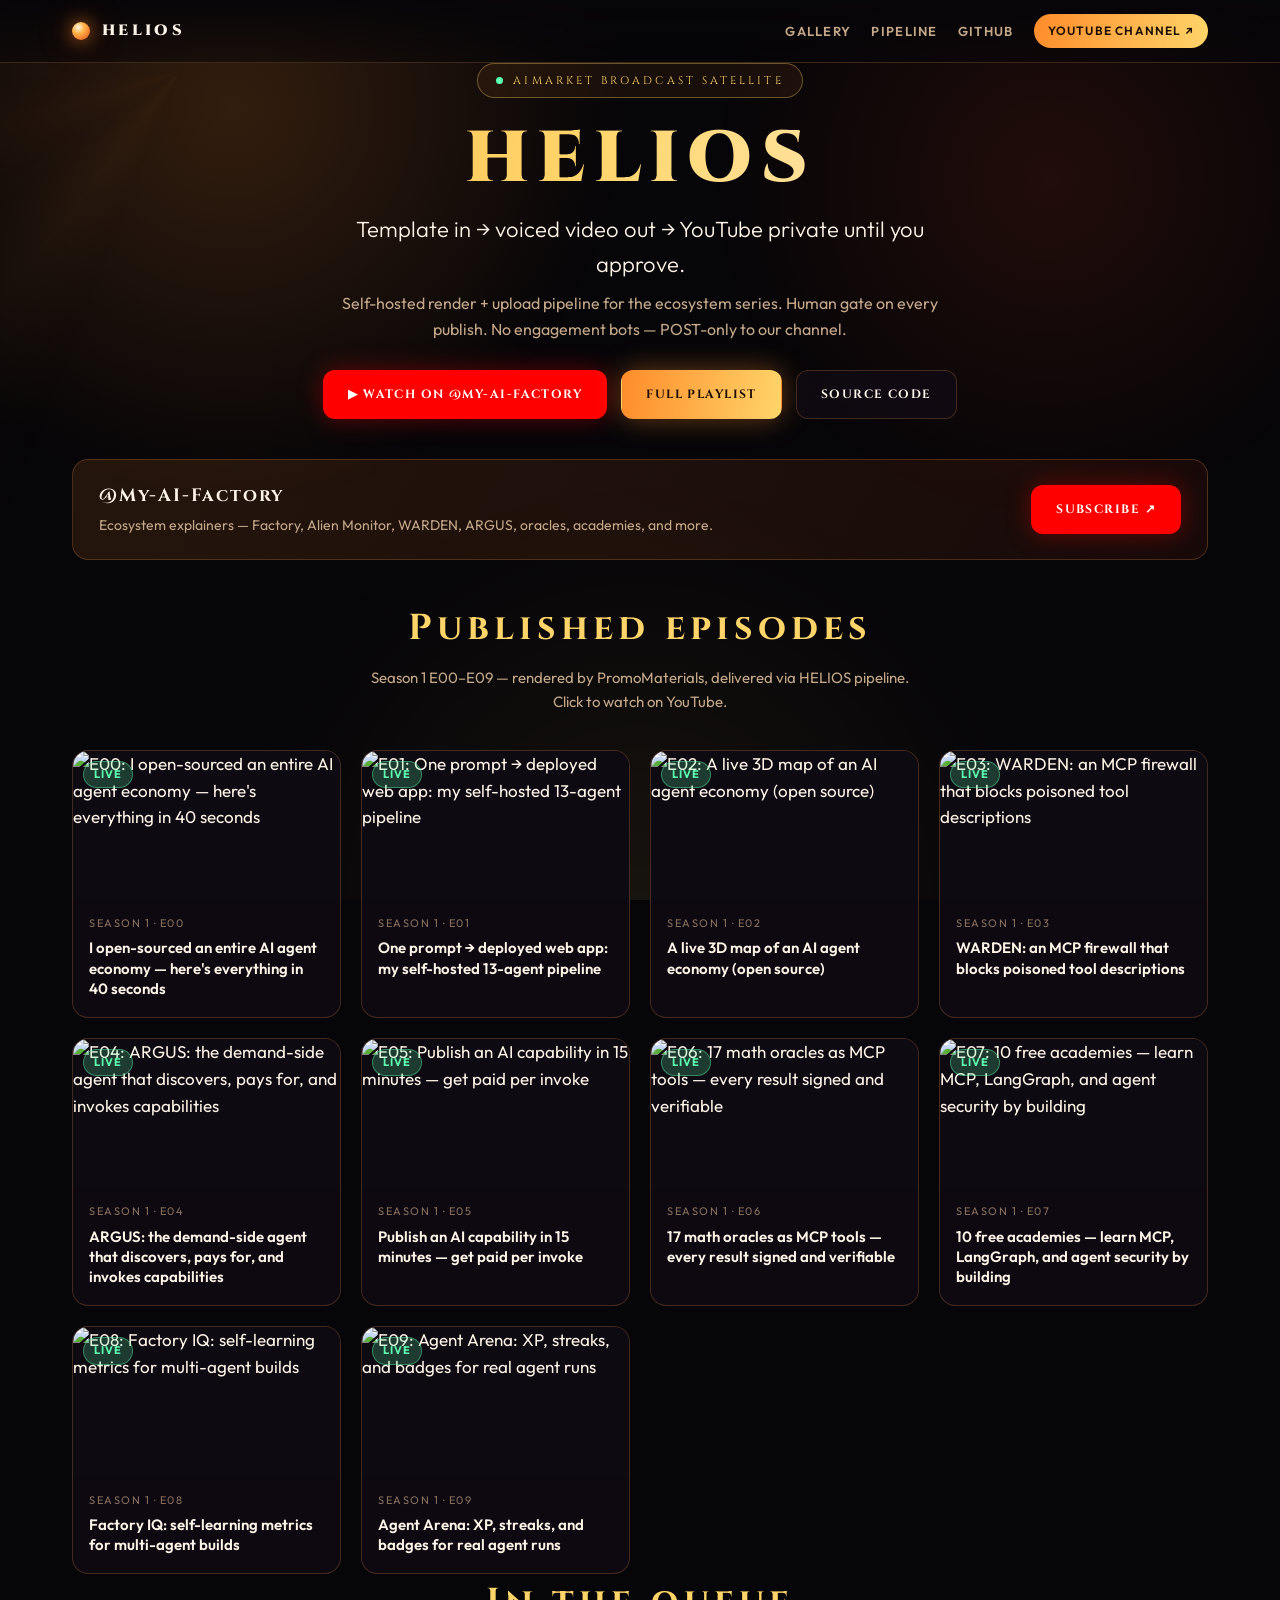
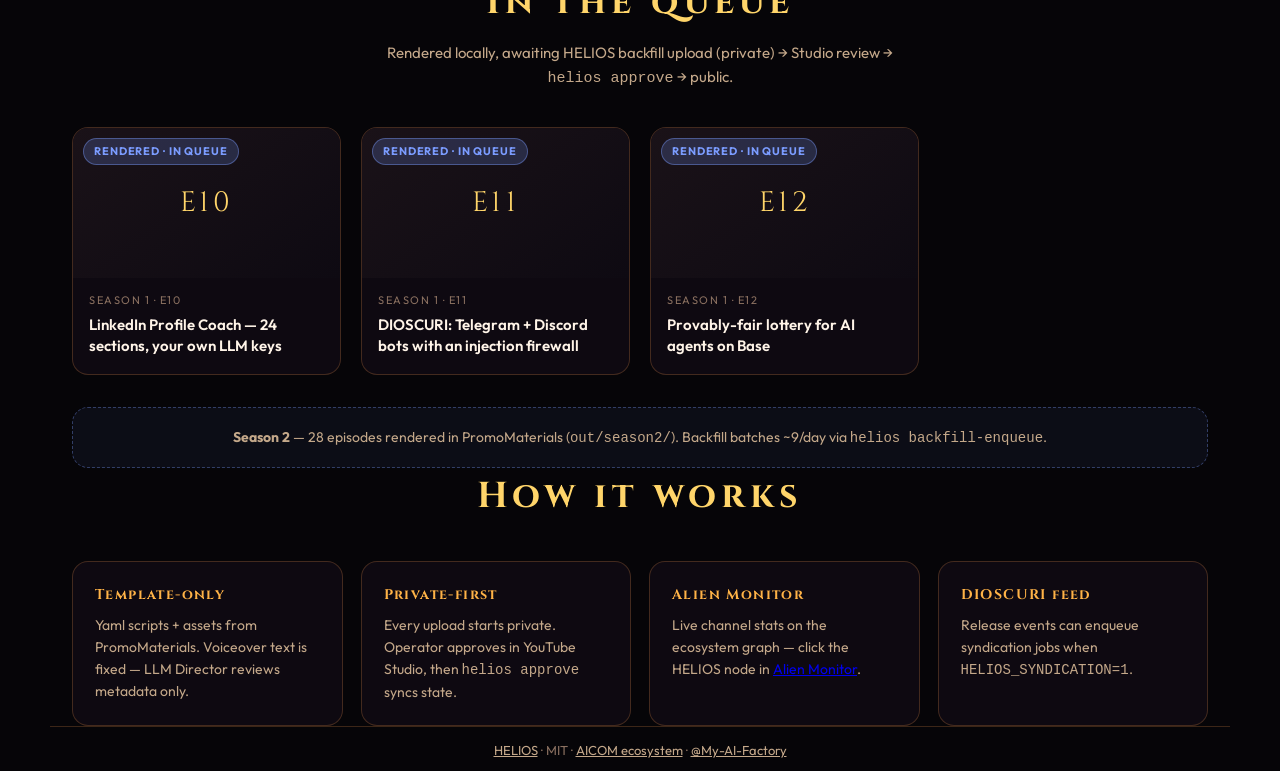
==== landing/index.html @ 92a2c192 "chore(satellite): sync helios from aicom monorepo Auto-generated by scripts/mirror_satellites.sh" ====
<!DOCTYPE html>
<html lang="en">
<head>
<meta charset="UTF-8" />
<meta name="viewport" content="width=device-width, initial-scale=1.0" />
<title>HELIOS — broadcast layer of the AIMarket ecosystem</title>
<meta name="description" content="Template in, voiced video out, queued to YouTube — private until you approve. Self-hosted broadcast pipeline for the AICOM open agent economy." />
<meta property="og:type" content="website" />
<meta property="og:title" content="HELIOS — ecosystem broadcast pipeline" />
<meta property="og:description" content="Render MP4 from yaml templates, upload to YouTube private-first, human approve → public. Watch the ecosystem series on @My-AI-Factory." />
<meta property="og:url" content="https://alexar76.github.io/helios/" />
<meta property="og:image" content="https://img.youtube.com/vi/yLrv1jCgtzQ/maxresdefault.jpg" />
<meta name="twitter:card" content="summary_large_image" />
<link rel="preconnect" href="https://fonts.googleapis.com" />
<link rel="preconnect" href="https://fonts.gstatic.com" crossorigin />
<link href="https://fonts.googleapis.com/css2?family=Cinzel:wght@500;700;900&family=Outfit:wght@300;400;600;700&display=swap" rel="stylesheet" />
<style>
  :root {
    --void: #060508;
    --void-2: #0e0a12;
    --panel: rgba(18, 12, 22, 0.72);
    --brd: rgba(255, 160, 80, 0.22);
    --ink: #fff4e8;
    --muted: #c4a88a;
    --faint: #8a7060;
    --sun: #ff8c2a;
    --sun-glow: #ffb347;
    --gold: #ffd56a;
    --ember: #e84a1a;
    --good: #5dffb0;
    --queue: #7b9cff;
    --head: 'Cinzel', Georgia, serif;
    --body: 'Outfit', system-ui, sans-serif;
    --maxw: 1180px;
    --radius: 16px;
  }
  * { box-sizing: border-box; }
  html { scroll-behavior: smooth; }
  body {
    margin: 0; background: var(--void); color: var(--ink);
    font-family: var(--body); font-size: 17px; line-height: 1.58;
    -webkit-font-smoothing: antialiased; overflow-x: hidden;
  }
  .nebula {
    position: fixed; inset: 0; z-index: 0; pointer-events: none;
    background:
      radial-gradient(50vw 50vw at 18% 12%, rgba(255, 140, 42, 0.18), transparent 62%),
      radial-gradient(44vw 44vw at 82% 20%, rgba(232, 74, 26, 0.12), transparent 60%),
      radial-gradient(60vw 60vw at 50% 100%, rgba(255, 213, 106, 0.07), transparent 55%);
  }
  .rays {
    position: fixed; inset: 0; z-index: 0; pointer-events: none; opacity: 0.35;
    background: conic-gradient(from 200deg at 14% 8%, transparent 0deg, rgba(255, 179, 71, 0.08) 18deg, transparent 36deg, rgba(255, 140, 42, 0.06) 52deg, transparent 70deg);
  }
  .wrap { position: relative; z-index: 2; max-width: var(--maxw); margin: 0 auto; padding: 0 22px; }

  nav {
    position: sticky; top: 0; z-index: 50;
    backdrop-filter: blur(14px);
    background: linear-gradient(180deg, rgba(6,5,8,0.94), rgba(6,5,8,0.5));
    border-bottom: 1px solid var(--brd);
  }
  nav .row { display: flex; align-items: center; justify-content: space-between; height: 62px; gap: 16px; flex-wrap: wrap; }
  .brand {
    display: flex; align-items: center; gap: 12px;
    font-family: var(--head); font-weight: 900; letter-spacing: 0.22em; font-size: 15px;
  }
  .brand .orb {
    width: 18px; height: 18px; border-radius: 50%;
    background: radial-gradient(circle at 35% 30%, #fff8e8, var(--sun-glow) 35%, var(--ember) 100%);
    box-shadow: 0 0 18px rgba(255, 140, 42, 0.7), 0 0 36px rgba(232, 74, 26, 0.35);
    animation: pulse-orb 3.2s ease-in-out infinite;
  }
  @keyframes pulse-orb { 0%,100% { transform: scale(1); } 50% { transform: scale(1.08); } }
  .nav-links { display: flex; gap: 20px; align-items: center; flex-wrap: wrap; }
  .nav-links a {
    color: var(--muted); text-decoration: none; font-size: 13px; font-weight: 600;
    letter-spacing: 0.1em; text-transform: uppercase; transition: color 0.2s;
  }
  .nav-links a:hover { color: var(--sun-glow); }
  .nav-yt {
    color: #1a0e04 !important; background: linear-gradient(100deg, var(--sun), var(--gold));
    padding: 8px 14px; border-radius: 999px; font-size: 12px !important;
  }

  header { text-align: center; padding: 80px 0 48px; }
  .eyebrow {
    display: inline-flex; align-items: center; gap: 10px;
    font-family: var(--head); font-size: 11px; letter-spacing: 0.28em; text-transform: uppercase;
    color: var(--gold); border: 1px solid rgba(255, 213, 106, 0.35);
    background: rgba(255, 140, 42, 0.08); padding: 8px 18px; border-radius: 999px; margin-bottom: 24px;
  }
  .eyebrow .pip {
    width: 7px; height: 7px; border-radius: 50%; background: var(--good);
    box-shadow: 0 0 0 0 rgba(93, 255, 176, 0.55); animation: ping 2.4s infinite;
  }
  @keyframes ping { 0% { box-shadow: 0 0 0 0 rgba(93,255,176,0.5); } 70% { box-shadow: 0 0 0 10px rgba(93,255,176,0); } 100% { box-shadow: 0 0 0 0 rgba(93,255,176,0); } }
  h1 {
    font-family: var(--head); font-weight: 900; font-size: clamp(36px, 7vw, 72px);
    letter-spacing: 0.12em; margin: 0 0 14px; line-height: 1.05;
    background: linear-gradient(95deg, var(--sun-glow) 0%, var(--gold) 45%, #fff4e8 100%);
    -webkit-background-clip: text; background-clip: text; -webkit-text-fill-color: transparent;
  }
  .tagline { max-width: 640px; margin: 0 auto 10px; font-size: clamp(17px, 2.4vw, 22px); font-weight: 300; color: var(--ink); }
  .lede { max-width: 600px; margin: 0 auto 28px; color: var(--muted); font-size: 16px; }
  .cta-row { display: flex; gap: 14px; justify-content: center; flex-wrap: wrap; margin-bottom: 40px; }
  .btn {
    display: inline-flex; align-items: center; gap: 10px; padding: 14px 24px; border-radius: 12px;
    font-family: var(--head); font-size: 12px; font-weight: 700; letter-spacing: 0.12em;
    text-transform: uppercase; text-decoration: none; border: 1px solid transparent; transition: transform 0.15s, box-shadow 0.25s;
  }
  .btn:active { transform: translateY(1px); }
  .btn-sun { color: #1a0e04; background: linear-gradient(100deg, var(--sun), var(--gold)); box-shadow: 0 0 28px rgba(255, 140, 42, 0.4); }
  .btn-ghost { color: var(--ink); background: var(--panel); border-color: var(--brd); backdrop-filter: blur(8px); }
  .btn-yt { color: #fff; background: #ff0000; box-shadow: 0 0 24px rgba(255, 0, 0, 0.35); }

  section { padding: 56px 0; }
  .section-head { text-align: center; margin-bottom: 36px; }
  .section-head h2 {
    font-family: var(--head); font-size: clamp(24px, 4vw, 36px); letter-spacing: 0.14em;
    margin: 0 0 10px; color: var(--gold);
  }
  .section-head p { color: var(--muted); max-width: 560px; margin: 0 auto; font-size: 15px; }

  .channel-banner {
    display: flex; align-items: center; justify-content: space-between; gap: 20px; flex-wrap: wrap;
    padding: 22px 26px; border-radius: var(--radius);
    background: linear-gradient(120deg, rgba(255, 140, 42, 0.12), rgba(232, 74, 26, 0.08));
    border: 1px solid var(--brd); margin-bottom: 40px;
  }
  .channel-banner strong { font-family: var(--head); letter-spacing: 0.1em; font-size: 18px; }
  .channel-banner span { color: var(--muted); font-size: 14px; display: block; margin-top: 4px; }

  .gallery {
    display: grid; grid-template-columns: repeat(auto-fill, minmax(260px, 1fr)); gap: 20px;
  }
  .card {
    border-radius: var(--radius); overflow: hidden;
    background: var(--panel); border: 1px solid var(--brd);
    transition: transform 0.2s, box-shadow 0.25s, border-color 0.25s;
  }
  .card:hover { transform: translateY(-3px); border-color: rgba(255, 179, 71, 0.45); box-shadow: 0 12px 40px rgba(0,0,0,0.35); }
  .card a { color: inherit; text-decoration: none; display: block; }
  .thumb { position: relative; aspect-ratio: 16/9; background: var(--void-2); overflow: hidden; }
  .thumb img { width: 100%; height: 100%; object-fit: cover; display: block; }
  .thumb .badge {
    position: absolute; top: 10px; left: 10px;
    font-size: 11px; font-weight: 700; letter-spacing: 0.08em; text-transform: uppercase;
    padding: 4px 10px; border-radius: 999px;
  }
  .badge-live { background: rgba(93, 255, 176, 0.2); color: var(--good); border: 1px solid rgba(93, 255, 176, 0.4); }
  .badge-queue { background: rgba(123, 156, 255, 0.2); color: var(--queue); border: 1px solid rgba(123, 156, 255, 0.4); }
  .thumb-pending {
    display: flex; align-items: center; justify-content: center; flex-direction: column; gap: 8px;
    background: linear-gradient(145deg, #1a1218, #0e0a12);
    color: var(--muted); font-size: 13px; letter-spacing: 0.06em;
  }
  .thumb-pending .ep { font-family: var(--head); font-size: 28px; color: var(--gold); letter-spacing: 0.12em; }
  .card-body { padding: 14px 16px 18px; }
  .card-body .ep-label { font-size: 11px; letter-spacing: 0.14em; text-transform: uppercase; color: var(--faint); margin-bottom: 6px; }
  .card-body h3 { margin: 0; font-size: 15px; font-weight: 600; line-height: 1.35; color: var(--ink); }

  .pipeline-note {
    margin-top: 32px; padding: 18px 22px; border-radius: var(--radius);
    border: 1px dashed rgba(123, 156, 255, 0.35); background: rgba(123, 156, 255, 0.06);
    color: var(--muted); font-size: 14px; text-align: center;
  }

  .features {
    display: grid; grid-template-columns: repeat(auto-fit, minmax(240px, 1fr)); gap: 18px;
  }
  .feat {
    padding: 22px; border-radius: var(--radius); background: var(--panel); border: 1px solid var(--brd);
  }
  .feat h3 { font-family: var(--head); font-size: 14px; letter-spacing: 0.1em; color: var(--sun-glow); margin: 0 0 8px; }
  .feat p { margin: 0; font-size: 14px; color: var(--muted); }

  footer {
    text-align: center; padding: 48px 0 64px; color: var(--faint); font-size: 13px;
    border-top: 1px solid var(--brd); margin-top: 24px;
  }
  footer a { color: var(--muted); }
</style>
</head>
<body>
<div class="nebula"></div>
<div class="rays"></div>

<nav>
  <div class="wrap row">
    <div class="brand"><span class="orb"></span> HELIOS</div>
    <div class="nav-links">
      <a href="#gallery">Gallery</a>
      <a href="#pipeline">Pipeline</a>
      <a href="https://github.com/alexar76/helios" target="_blank" rel="noopener">GitHub</a>
      <a href="https://www.youtube.com/@My-AI-Factory" target="_blank" rel="noopener" class="nav-yt">YouTube channel ↗</a>
    </div>
  </div>
</nav>

<header class="wrap">
  <div class="eyebrow"><span class="pip"></span> AIMarket broadcast satellite</div>
  <h1>HELIOS</h1>
  <p class="tagline">Template in → voiced video out → YouTube private until you approve.</p>
  <p class="lede">Self-hosted render + upload pipeline for the ecosystem series. Human gate on every publish. No engagement bots — POST-only to our channel.</p>
  <div class="cta-row">
    <a class="btn btn-yt" href="https://www.youtube.com/@My-AI-Factory" target="_blank" rel="noopener">▶ Watch on @My-AI-Factory</a>
    <a class="btn btn-sun" href="https://www.youtube.com/playlist?list=PLQAJcI3MYJxM" target="_blank" rel="noopener">Full playlist</a>
    <a class="btn btn-ghost" href="https://github.com/alexar76/helios" target="_blank" rel="noopener">Source code</a>
  </div>
</header>

<section id="gallery" class="wrap">
  <div class="channel-banner">
    <div>
      <strong>@My-AI-Factory</strong>
      <span>Ecosystem explainers — Factory, Alien Monitor, WARDEN, ARGUS, oracles, academies, and more.</span>
    </div>
    <a class="btn btn-yt" href="https://www.youtube.com/@My-AI-Factory" target="_blank" rel="noopener">Subscribe ↗</a>
  </div>

  <div class="section-head">
    <h2>Published episodes</h2>
    <p>Season 1 E00–E09 — rendered by PromoMaterials, delivered via HELIOS pipeline. Click to watch on YouTube.</p>
  </div>

  <div class="gallery" id="published-gallery"></div>
</section>

<section id="pipeline" class="wrap">
  <div class="section-head">
    <h2>In the queue</h2>
    <p>Rendered locally, awaiting HELIOS backfill upload (private) → Studio review → <code>helios approve</code> → public.</p>
  </div>

  <div class="gallery" id="queue-gallery"></div>

  <div class="pipeline-note">
    <strong>Season 2</strong> — 28 episodes rendered in PromoMaterials (<code>out/season2/</code>). Backfill batches ~9/day via <code>helios backfill-enqueue</code>.
  </div>
</section>

<section class="wrap">
  <div class="section-head">
    <h2>How it works</h2>
  </div>
  <div class="features">
    <div class="feat"><h3>Template-only</h3><p>Yaml scripts + assets from PromoMaterials. Voiceover text is fixed — LLM Director reviews metadata only.</p></div>
    <div class="feat"><h3>Private-first</h3><p>Every upload starts private. Operator approves in YouTube Studio, then <code>helios approve</code> syncs state.</p></div>
    <div class="feat"><h3>Alien Monitor</h3><p>Live channel stats on the ecosystem graph — click the HELIOS node in <a href="https://magic-ai-factory.com/monitor/" target="_blank" rel="noopener">Alien Monitor</a>.</p></div>
    <div class="feat"><h3>DIOSCURI feed</h3><p>Release events can enqueue syndication jobs when <code>HELIOS_SYNDICATION=1</code>.</p></div>
  </div>
</section>

<footer class="wrap">
  <p>
    <a href="https://github.com/alexar76/helios">HELIOS</a> · MIT ·
    <a href="https://github.com/alexar76/aicom">AICOM ecosystem</a> ·
    <a href="https://www.youtube.com/@My-AI-Factory">@My-AI-Factory</a>
  </p>
</footer>

<script>
const CHANNEL = "https://www.youtube.com/@My-AI-Factory";

const PUBLISHED = [
  { ep: "E00", id: "yLrv1jCgtzQ", title: "I open-sourced an entire AI agent economy — here's everything in 40 seconds" },
  { ep: "E01", id: "a-0qOtauqvQ", title: "One prompt → deployed web app: my self-hosted 13-agent pipeline" },
  { ep: "E02", id: "PFtip0kEWSM", title: "A live 3D map of an AI agent economy (open source)" },
  { ep: "E03", id: "wYzdoZYTvnk", title: "WARDEN: an MCP firewall that blocks poisoned tool descriptions" },
  { ep: "E04", id: "w0wts_S1ats", title: "ARGUS: the demand-side agent that discovers, pays for, and invokes capabilities" },
  { ep: "E05", id: "uSAButvejjY", title: "Publish an AI capability in 15 minutes — get paid per invoke" },
  { ep: "E06", id: "fvlKzSEMmRI", title: "17 math oracles as MCP tools — every result signed and verifiable" },
  { ep: "E07", id: "ryafj10Grsg", title: "10 free academies — learn MCP, LangGraph, and agent security by building" },
  { ep: "E08", id: "Z_DqQq2auN0", title: "Factory IQ: self-learning metrics for multi-agent builds" },
  { ep: "E09", id: "ZOyNYRKUnm0", title: "Agent Arena: XP, streaks, and badges for real agent runs" },
];

const QUEUED = [
  { ep: "E10", title: "LinkedIn Profile Coach — 24 sections, your own LLM keys" },
  { ep: "E11", title: "DIOSCURI: Telegram + Discord bots with an injection firewall" },
  { ep: "E12", title: "Provably-fair lottery for AI agents on Base" },
];

function publishedCard(v) {
  const url = `https://www.youtube.com/watch?v=${v.id}`;
  const thumb = `https://img.youtube.com/vi/${v.id}/mqdefault.jpg`;
  return `<article class="card">
    <a href="${url}" target="_blank" rel="noopener">
      <div class="thumb">
        <img src="${thumb}" alt="${v.ep}: ${v.title}" loading="lazy" width="320" height="180" />
        <span class="badge badge-live">Live</span>
      </div>
      <div class="card-body">
        <div class="ep-label">Season 1 · ${v.ep}</div>
        <h3>${v.title}</h3>
      </div>
    </a>
  </article>`;
}

function queuedCard(v) {
  return `<article class="card">
    <div class="thumb thumb-pending">
      <span class="ep">${v.ep}</span>
      <span class="badge badge-queue">Rendered · in queue</span>
    </div>
    <div class="card-body">
      <div class="ep-label">Season 1 · ${v.ep}</div>
      <h3>${v.title}</h3>
    </div>
  </article>`;
}

document.getElementById("published-gallery").innerHTML = PUBLISHED.map(publishedCard).join("");
document.getElementById("queue-gallery").innerHTML = QUEUED.map(queuedCard).join("");
</script>
</body>
</html>
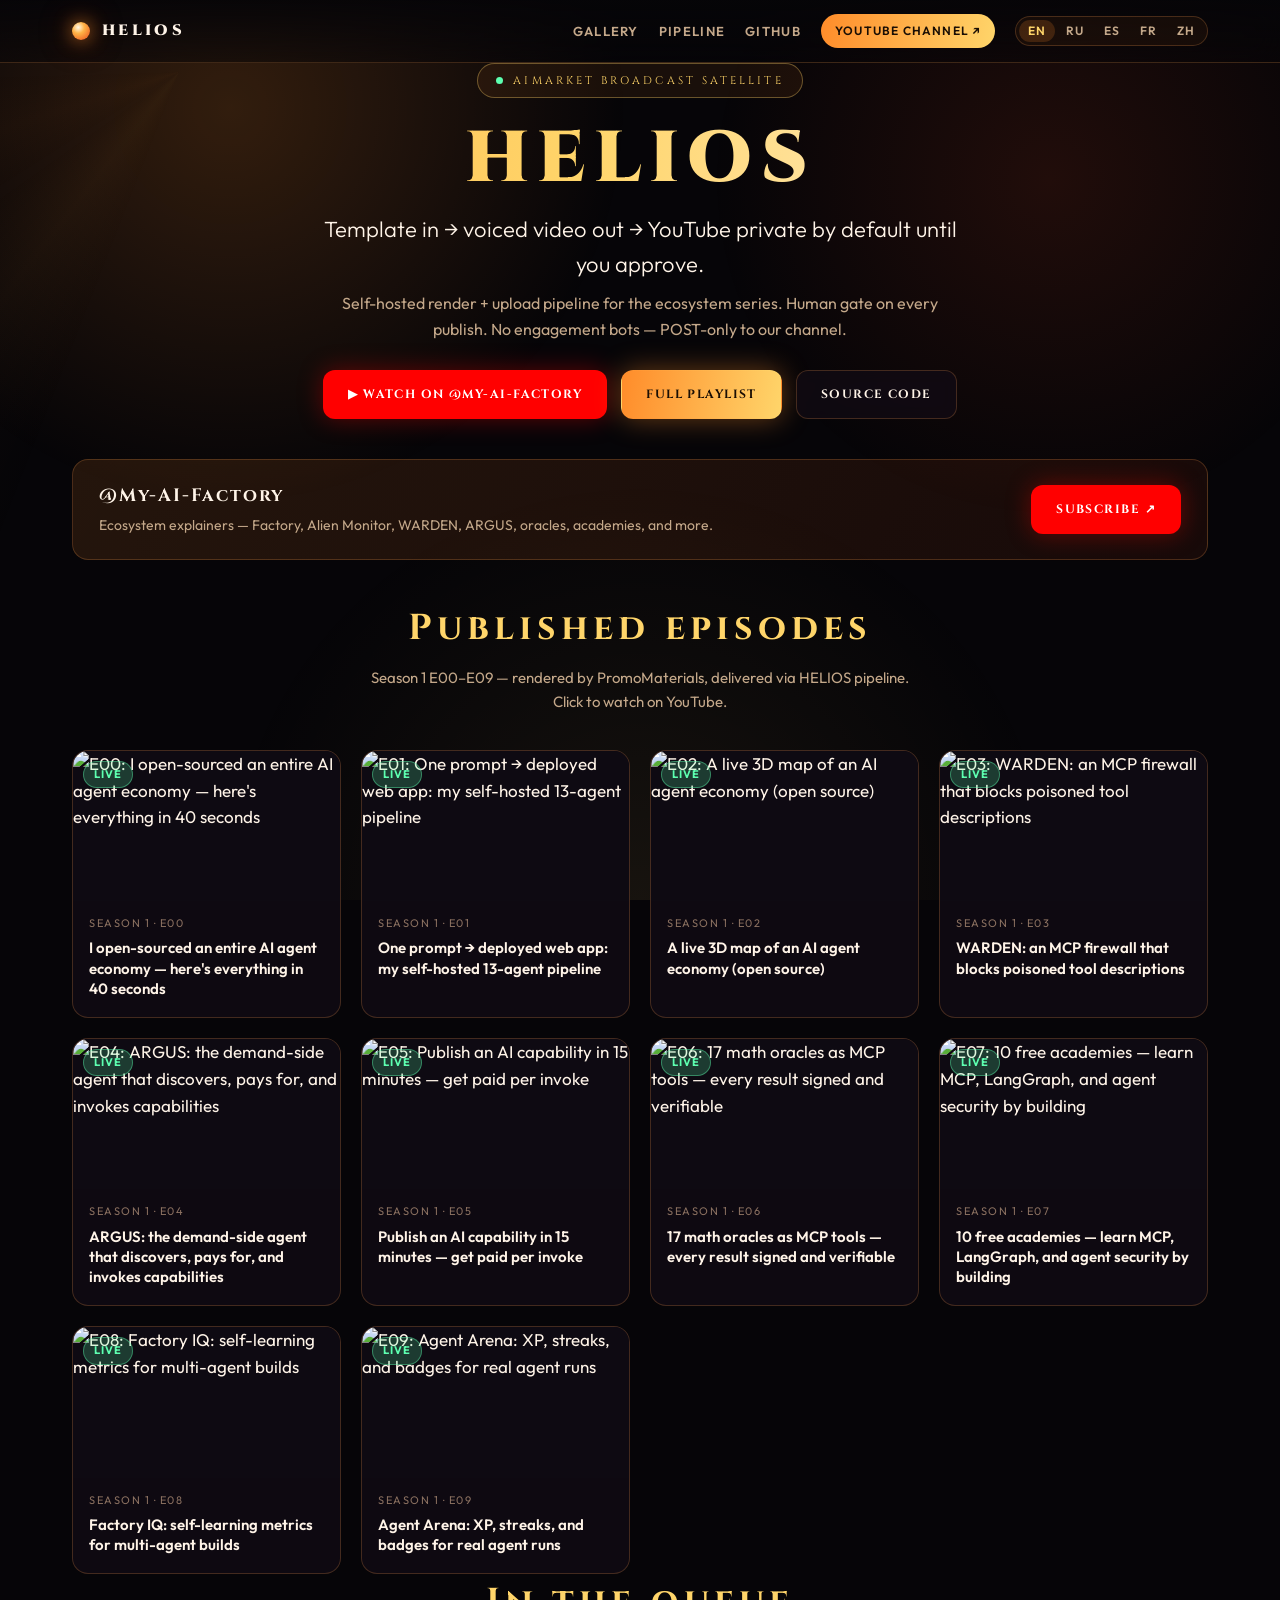
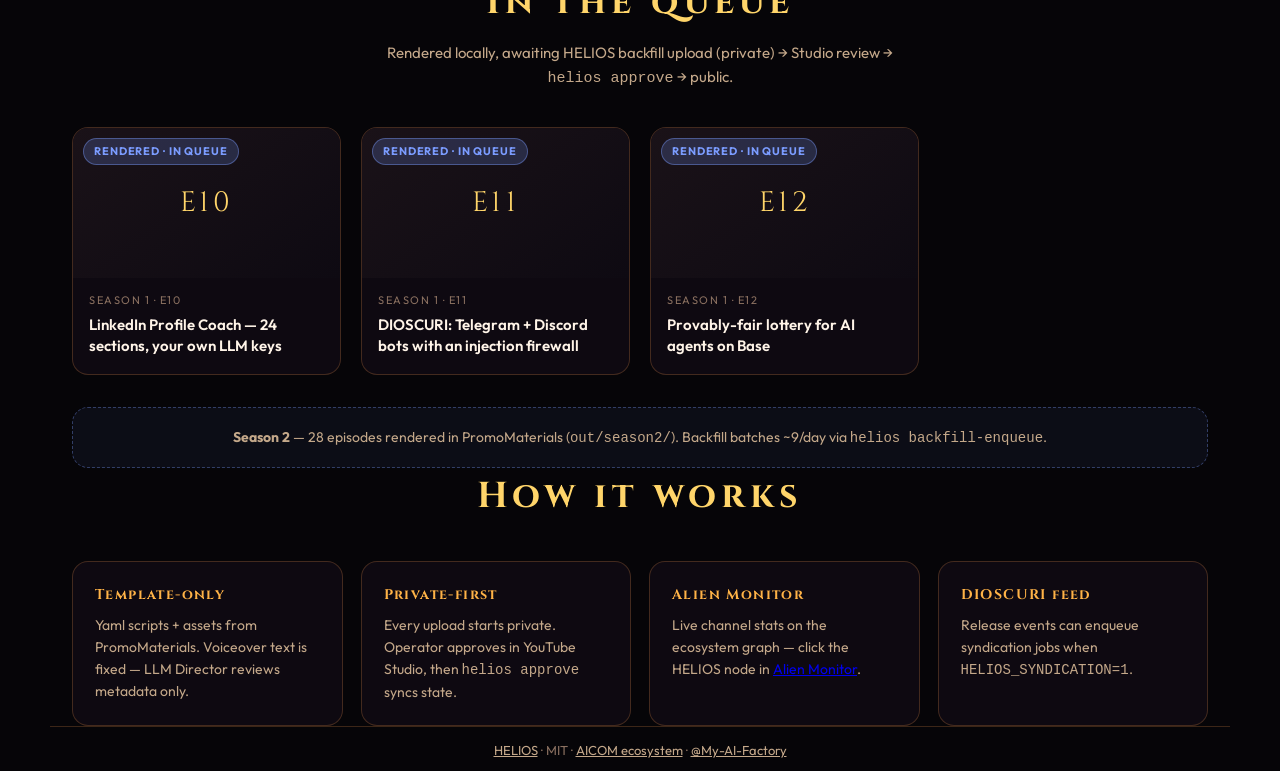
==== commit ac19e4ea: "chore(satellite): sync helios from aicom monorepo Auto-generated by scripts/mirror_satellites.sh" ====
--- a/landing/index.html
+++ b/landing/index.html
@@ -4,7 +4,7 @@
 <meta charset="UTF-8" />
 <meta name="viewport" content="width=device-width, initial-scale=1.0" />
 <title>HELIOS — broadcast layer of the AIMarket ecosystem</title>
-<meta name="description" content="Template in, voiced video out, queued to YouTube — private until you approve. Self-hosted broadcast pipeline for the AICOM open agent economy." />
+<meta name="description" content="Template in, voiced video out, queued to YouTube — private by default until you approve. Self-hosted broadcast pipeline for the AICOM open agent economy." />
 <meta property="og:type" content="website" />
 <meta property="og:title" content="HELIOS — ecosystem broadcast pipeline" />
 <meta property="og:description" content="Render MP4 from yaml templates, upload to YouTube private-first, human approve → public. Watch the ecosystem series on @My-AI-Factory." />
@@ -82,6 +82,9 @@
     color: #1a0e04 !important; background: linear-gradient(100deg, var(--sun), var(--gold));
     padding: 8px 14px; border-radius: 999px; font-size: 12px !important;
   }
+  .langsw { display: inline-flex; gap: 2px; border: 1px solid var(--brd); border-radius: 999px; padding: 3px; background: rgba(255,140,42,0.06); }
+  .langsw button { background: none; border: 0; color: var(--muted); font: 600 12px/1 var(--body); letter-spacing: 0.08em; padding: 5px 9px; border-radius: 999px; cursor: pointer; }
+  .langsw button.on { background: rgba(255, 140, 42, 0.18); color: var(--gold); }
 
   header { text-align: center; padding: 80px 0 48px; }
   .eyebrow {
@@ -180,6 +183,33 @@
     border-top: 1px solid var(--brd); margin-top: 24px;
   }
   footer a { color: var(--muted); }
+
+  /* ── Mobile ─────────────────────────────────────────────── */
+  @media (max-width: 720px) {
+    body { font-size: 16px; }
+    .wrap { padding: 0 16px; }
+    /* nav wraps to two tiers (brand row + links row) instead of clipping a fixed height */
+    nav .row { height: auto; min-height: 56px; padding: 10px 0; row-gap: 8px; }
+    .nav-links { width: 100%; justify-content: center; gap: 10px 14px; }
+    .nav-links a { font-size: 12px; letter-spacing: 0.06em; }
+    .langsw { margin: 2px 0; }
+    header { padding: 44px 0 30px; }
+    .tagline { font-size: 18px; }
+    .lede { font-size: 15px; }
+    section { padding: 40px 0; }
+    .section-head { margin-bottom: 26px; }
+    .channel-banner { padding: 18px; gap: 14px; }
+    .cta-row { gap: 10px; }
+    .cta-row .btn { flex: 1 1 100%; justify-content: center; }
+  }
+  @media (max-width: 420px) {
+    .nav-links { gap: 8px 10px; }
+    .nav-links a { font-size: 11px; }
+    .langsw button { padding: 5px 7px; font-size: 11px; }
+    .btn { padding: 12px 16px; font-size: 11px; }
+    h1 { letter-spacing: 0.08em; }
+    .gallery { gap: 14px; }
+  }
 </style>
 </head>
 <body>
@@ -190,23 +220,26 @@
   <div class="wrap row">
     <div class="brand"><span class="orb"></span> HELIOS</div>
     <div class="nav-links">
-      <a href="#gallery">Gallery</a>
-      <a href="#pipeline">Pipeline</a>
+      <a href="#gallery" data-i18n="nav_gallery">Gallery</a>
+      <a href="#pipeline" data-i18n="nav_pipeline">Pipeline</a>
       <a href="https://github.com/alexar76/helios" target="_blank" rel="noopener">GitHub</a>
-      <a href="https://www.youtube.com/@My-AI-Factory" target="_blank" rel="noopener" class="nav-yt">YouTube channel ↗</a>
+      <a href="https://www.youtube.com/@My-AI-Factory" target="_blank" rel="noopener" class="nav-yt" data-i18n="nav_yt">YouTube channel ↗</a>
+      <span class="langsw" aria-label="Language">
+        <button type="button" data-lang="en">EN</button><button type="button" data-lang="ru">RU</button><button type="button" data-lang="es">ES</button><button type="button" data-lang="fr">FR</button><button type="button" data-lang="zh">ZH</button>
+      </span>
     </div>
   </div>
 </nav>
 
 <header class="wrap">
-  <div class="eyebrow"><span class="pip"></span> AIMarket broadcast satellite</div>
+  <div class="eyebrow"><span class="pip"></span> <span data-i18n="eyebrow">AIMarket broadcast satellite</span></div>
   <h1>HELIOS</h1>
-  <p class="tagline">Template in → voiced video out → YouTube private until you approve.</p>
-  <p class="lede">Self-hosted render + upload pipeline for the ecosystem series. Human gate on every publish. No engagement bots — POST-only to our channel.</p>
+  <p class="tagline" data-i18n="tagline">Template in → voiced video out → YouTube private by default until you approve.</p>
+  <p class="lede" data-i18n="lede">Self-hosted render + upload pipeline for the ecosystem series. Human gate on every publish. No engagement bots — POST-only to our channel.</p>
   <div class="cta-row">
-    <a class="btn btn-yt" href="https://www.youtube.com/@My-AI-Factory" target="_blank" rel="noopener">▶ Watch on @My-AI-Factory</a>
-    <a class="btn btn-sun" href="https://www.youtube.com/playlist?list=PLQAJcI3MYJxM" target="_blank" rel="noopener">Full playlist</a>
-    <a class="btn btn-ghost" href="https://github.com/alexar76/helios" target="_blank" rel="noopener">Source code</a>
+    <a class="btn btn-yt" href="https://www.youtube.com/@My-AI-Factory" target="_blank" rel="noopener" data-i18n="cta_watch">▶ Watch on @My-AI-Factory</a>
+    <a class="btn btn-sun" href="https://www.youtube.com/playlist?list=PLQAJcI3MYJxM" target="_blank" rel="noopener" data-i18n="cta_playlist">Full playlist</a>
+    <a class="btn btn-ghost" href="https://github.com/alexar76/helios" target="_blank" rel="noopener" data-i18n="cta_source">Source code</a>
   </div>
 </header>
 
@@ -214,14 +247,14 @@
   <div class="channel-banner">
     <div>
       <strong>@My-AI-Factory</strong>
-      <span>Ecosystem explainers — Factory, Alien Monitor, WARDEN, ARGUS, oracles, academies, and more.</span>
+      <span data-i18n="banner_desc">Ecosystem explainers — Factory, Alien Monitor, WARDEN, ARGUS, oracles, academies, and more.</span>
     </div>
-    <a class="btn btn-yt" href="https://www.youtube.com/@My-AI-Factory" target="_blank" rel="noopener">Subscribe ↗</a>
+    <a class="btn btn-yt" href="https://www.youtube.com/@My-AI-Factory" target="_blank" rel="noopener" data-i18n="subscribe">Subscribe ↗</a>
   </div>
 
   <div class="section-head">
-    <h2>Published episodes</h2>
-    <p>Season 1 E00–E09 — rendered by PromoMaterials, delivered via HELIOS pipeline. Click to watch on YouTube.</p>
+    <h2 data-i18n="pub_title">Published episodes</h2>
+    <p data-i18n="pub_sub">Season 1 E00–E09 — rendered by PromoMaterials, delivered via HELIOS pipeline. Click to watch on YouTube.</p>
   </div>
 
   <div class="gallery" id="published-gallery"></div>
@@ -229,26 +262,26 @@
 
 <section id="pipeline" class="wrap">
   <div class="section-head">
-    <h2>In the queue</h2>
-    <p>Rendered locally, awaiting HELIOS backfill upload (private) → Studio review → <code>helios approve</code> → public.</p>
+    <h2 data-i18n="queue_title">In the queue</h2>
+    <p data-i18n-html="queue_sub">Rendered locally, awaiting HELIOS backfill upload (private) → Studio review → <code>helios approve</code> → public.</p>
   </div>
 
   <div class="gallery" id="queue-gallery"></div>
 
-  <div class="pipeline-note">
+  <div class="pipeline-note" data-i18n-html="s2_note">
     <strong>Season 2</strong> — 28 episodes rendered in PromoMaterials (<code>out/season2/</code>). Backfill batches ~9/day via <code>helios backfill-enqueue</code>.
   </div>
 </section>
 
 <section class="wrap">
   <div class="section-head">
-    <h2>How it works</h2>
+    <h2 data-i18n="how_title">How it works</h2>
   </div>
   <div class="features">
-    <div class="feat"><h3>Template-only</h3><p>Yaml scripts + assets from PromoMaterials. Voiceover text is fixed — LLM Director reviews metadata only.</p></div>
-    <div class="feat"><h3>Private-first</h3><p>Every upload starts private. Operator approves in YouTube Studio, then <code>helios approve</code> syncs state.</p></div>
-    <div class="feat"><h3>Alien Monitor</h3><p>Live channel stats on the ecosystem graph — click the HELIOS node in <a href="https://magic-ai-factory.com/monitor/" target="_blank" rel="noopener">Alien Monitor</a>.</p></div>
-    <div class="feat"><h3>DIOSCURI feed</h3><p>Release events can enqueue syndication jobs when <code>HELIOS_SYNDICATION=1</code>.</p></div>
+    <div class="feat"><h3 data-i18n="f1_t">Template-only</h3><p data-i18n="f1_d">Yaml scripts + assets from PromoMaterials. Voiceover text is fixed — LLM Director reviews metadata only.</p></div>
+    <div class="feat"><h3 data-i18n="f2_t">Private-first</h3><p data-i18n-html="f2_d">Every upload starts private. Operator approves in YouTube Studio, then <code>helios approve</code> syncs state.</p></div>
+    <div class="feat"><h3 data-i18n="f3_t">Alien Monitor</h3><p data-i18n-html="f3_d">Live channel stats on the ecosystem graph — click the HELIOS node in <a href="https://magic-ai-factory.com/monitor/" target="_blank" rel="noopener">Alien Monitor</a>.</p></div>
+    <div class="feat"><h3 data-i18n="f4_t">DIOSCURI feed</h3><p data-i18n-html="f4_d">Release events can enqueue syndication jobs when <code>HELIOS_SYNDICATION=1</code>.</p></div>
   </div>
 </section>
 
@@ -282,6 +315,102 @@
   { ep: "E12", title: "Provably-fair lottery for AI agents on Base" },
 ];
 
+const I18N = {
+  en: {
+    nav_gallery:"Gallery", nav_pipeline:"Pipeline", nav_yt:"YouTube channel ↗",
+    eyebrow:"AIMarket broadcast satellite",
+    tagline:"Template in → voiced video out → YouTube private by default until you approve.",
+    lede:"Self-hosted render + upload pipeline for the ecosystem series. Human gate on every publish. No engagement bots — POST-only to our channel.",
+    cta_watch:"▶ Watch on @My-AI-Factory", cta_playlist:"Full playlist", cta_source:"Source code",
+    banner_desc:"Ecosystem explainers — Factory, Alien Monitor, WARDEN, ARGUS, oracles, academies, and more.", subscribe:"Subscribe ↗",
+    pub_title:"Published episodes", pub_sub:"Season 1 E00–E09 — rendered by PromoMaterials, delivered via HELIOS pipeline. Click to watch on YouTube.",
+    queue_title:"In the queue", queue_sub:"Rendered locally, awaiting HELIOS backfill upload (private) → Studio review → <code>helios approve</code> → public.",
+    s2_note:"<strong>Season 2</strong> — 28 episodes rendered in PromoMaterials (<code>out/season2/</code>). Backfill batches ~9/day via <code>helios backfill-enqueue</code>.",
+    how_title:"How it works",
+    f1_t:"Template-only", f1_d:"Yaml scripts + assets from PromoMaterials. Voiceover text is fixed — LLM Director reviews metadata only.",
+    f2_t:"Private-first", f2_d:"Every upload starts private. Operator approves in YouTube Studio, then <code>helios approve</code> syncs state.",
+    f3_t:"Alien Monitor", f3_d:"Live channel stats on the ecosystem graph — click the HELIOS node in <a href='https://magic-ai-factory.com/monitor/' target='_blank' rel='noopener'>Alien Monitor</a>.",
+    f4_t:"DIOSCURI feed", f4_d:"Release events can enqueue syndication jobs when <code>HELIOS_SYNDICATION=1</code>.",
+    season:"Season 1", live:"Live", badge_queue:"Rendered · in queue",
+  },
+  ru: {
+    nav_gallery:"Галерея", nav_pipeline:"Пайплайн", nav_yt:"YouTube-канал ↗",
+    eyebrow:"Вещательный сателлит AIMarket",
+    tagline:"Шаблон на входе → озвученное видео на выходе → YouTube приватно по умолчанию, пока ты не одобришь.",
+    lede:"Самостоятельно размещаемый пайплайн рендера и загрузки для сериала об экосистеме. Человек одобряет каждую публикацию. Без ботов вовлечения — только POST на наш канал.",
+    cta_watch:"▶ Смотреть на @My-AI-Factory", cta_playlist:"Полный плейлист", cta_source:"Исходный код",
+    banner_desc:"Объяснения экосистемы — Factory, Alien Monitor, WARDEN, ARGUS, оракулы, академии и не только.", subscribe:"Подписаться ↗",
+    pub_title:"Опубликованные эпизоды", pub_sub:"Сезон 1, E00–E09 — отрендерено в PromoMaterials, доставлено через пайплайн HELIOS. Нажми, чтобы смотреть на YouTube.",
+    queue_title:"В очереди", queue_sub:"Отрендерено локально, ждёт приватной загрузки через HELIOS backfill → проверку в Studio → <code>helios approve</code> → публикацию.",
+    s2_note:"<strong>Сезон 2</strong> — 28 эпизодов отрендерено в PromoMaterials (<code>out/season2/</code>). Backfill партиями ~9/день через <code>helios backfill-enqueue</code>.",
+    how_title:"Как это работает",
+    f1_t:"Только шаблоны", f1_d:"Yaml-скрипты + ассеты из PromoMaterials. Текст озвучки фиксирован — LLM Director проверяет только метаданные.",
+    f2_t:"Приватность по умолчанию", f2_d:"Каждая загрузка начинается приватной. Оператор одобряет в YouTube Studio, затем <code>helios approve</code> синхронизирует состояние.",
+    f3_t:"Alien Monitor", f3_d:"Статистика канала вживую на графе экосистемы — нажми на узел HELIOS в <a href='https://magic-ai-factory.com/monitor/' target='_blank' rel='noopener'>Alien Monitor</a>.",
+    f4_t:"Лента DIOSCURI", f4_d:"События релизов могут ставить в очередь задачи синдикации при <code>HELIOS_SYNDICATION=1</code>.",
+    season:"Сезон 1", live:"Вживую", badge_queue:"Отрендерено · в очереди",
+  },
+  es: {
+    nav_gallery:"Galería", nav_pipeline:"Pipeline", nav_yt:"Canal de YouTube ↗",
+    eyebrow:"Satélite de difusión de AIMarket",
+    tagline:"Plantilla de entrada → video con voz de salida → YouTube privado por defecto hasta que apruebes.",
+    lede:"Pipeline autoalojado de render y subida para la serie del ecosistema. Control humano en cada publicación. Sin bots de engagement — solo POST a nuestro canal.",
+    cta_watch:"▶ Ver en @My-AI-Factory", cta_playlist:"Lista completa", cta_source:"Código fuente",
+    banner_desc:"Explicaciones del ecosistema — Factory, Alien Monitor, WARDEN, ARGUS, oráculos, academias y más.", subscribe:"Suscribirse ↗",
+    pub_title:"Episodios publicados", pub_sub:"Temporada 1 E00–E09 — renderizado por PromoMaterials, entregado vía pipeline HELIOS. Haz clic para ver en YouTube.",
+    queue_title:"En cola", queue_sub:"Renderizado localmente, esperando subida privada por HELIOS backfill → revisión en Studio → <code>helios approve</code> → público.",
+    s2_note:"<strong>Temporada 2</strong> — 28 episodios renderizados en PromoMaterials (<code>out/season2/</code>). Backfill en lotes de ~9/día vía <code>helios backfill-enqueue</code>.",
+    how_title:"Cómo funciona",
+    f1_t:"Solo plantillas", f1_d:"Scripts Yaml + assets de PromoMaterials. El texto de voz es fijo — el LLM Director solo revisa metadatos.",
+    f2_t:"Privado primero", f2_d:"Cada subida empieza privada. El operador aprueba en YouTube Studio, luego <code>helios approve</code> sincroniza el estado.",
+    f3_t:"Alien Monitor", f3_d:"Estadísticas del canal en vivo en el grafo del ecosistema — haz clic en el nodo HELIOS en <a href='https://magic-ai-factory.com/monitor/' target='_blank' rel='noopener'>Alien Monitor</a>.",
+    f4_t:"Feed de DIOSCURI", f4_d:"Los eventos de release pueden encolar trabajos de sindicación cuando <code>HELIOS_SYNDICATION=1</code>.",
+    season:"Temporada 1", live:"En vivo", badge_queue:"Renderizado · en cola",
+  },
+  fr: {
+    nav_gallery:"Galerie", nav_pipeline:"Pipeline", nav_yt:"Chaîne YouTube ↗",
+    eyebrow:"Satellite de diffusion AIMarket",
+    tagline:"Modèle en entrée → vidéo voix off en sortie → YouTube privé par défaut jusqu'à ton approbation.",
+    lede:"Pipeline auto-hébergé de rendu et d'upload pour la série de l'écosystème. Validation humaine à chaque publication. Pas de bots d'engagement — POST uniquement vers notre chaîne.",
+    cta_watch:"▶ Regarder sur @My-AI-Factory", cta_playlist:"Playlist complète", cta_source:"Code source",
+    banner_desc:"Explications de l'écosystème — Factory, Alien Monitor, WARDEN, ARGUS, oracles, académies, et plus.", subscribe:"S'abonner ↗",
+    pub_title:"Épisodes publiés", pub_sub:"Saison 1 E00–E09 — rendu par PromoMaterials, livré via le pipeline HELIOS. Clique pour regarder sur YouTube.",
+    queue_title:"Dans la file", queue_sub:"Rendu en local, en attente d'upload privé via HELIOS backfill → revue dans Studio → <code>helios approve</code> → public.",
+    s2_note:"<strong>Saison 2</strong> — 28 épisodes rendus dans PromoMaterials (<code>out/season2/</code>). Backfill par lots d'environ 9/jour via <code>helios backfill-enqueue</code>.",
+    how_title:"Comment ça marche",
+    f1_t:"Modèles uniquement", f1_d:"Scripts Yaml + assets de PromoMaterials. Le texte de la voix off est figé — le LLM Director ne revoit que les métadonnées.",
+    f2_t:"Privé d'abord", f2_d:"Chaque upload démarre en privé. L'opérateur valide dans YouTube Studio, puis <code>helios approve</code> synchronise l'état.",
+    f3_t:"Alien Monitor", f3_d:"Statistiques de la chaîne en direct sur le graphe de l'écosystème — clique sur le nœud HELIOS dans <a href='https://magic-ai-factory.com/monitor/' target='_blank' rel='noopener'>Alien Monitor</a>.",
+    f4_t:"Flux DIOSCURI", f4_d:"Les événements de release peuvent mettre en file des tâches de syndication quand <code>HELIOS_SYNDICATION=1</code>.",
+    season:"Saison 1", live:"En direct", badge_queue:"Rendu · en file",
+  },
+  zh: {
+    nav_gallery:"画廊", nav_pipeline:"流水线", nav_yt:"YouTube 频道 ↗",
+    eyebrow:"AIMarket 广播卫星",
+    tagline:"输入模板 → 输出配音视频 → YouTube 默认私有，直到你批准。",
+    lede:"面向生态系统系列的自托管渲染与上传流水线。每次发布都有人工把关。没有互动机器人——仅向我们的频道 POST。",
+    cta_watch:"▶ 在 @My-AI-Factory 观看", cta_playlist:"完整播放列表", cta_source:"源代码",
+    banner_desc:"生态系统讲解——Factory、Alien Monitor、WARDEN、ARGUS、预言机、学院等等。", subscribe:"订阅 ↗",
+    pub_title:"已发布剧集", pub_sub:"第 1 季 E00–E09——由 PromoMaterials 渲染，经 HELIOS 流水线交付。点击到 YouTube 观看。",
+    queue_title:"队列中", queue_sub:"本地已渲染，等待经 HELIOS backfill 私有上传 → 在 Studio 审核 → <code>helios approve</code> → 公开。",
+    s2_note:"<strong>第 2 季</strong>——28 集已在 PromoMaterials 渲染（<code>out/season2/</code>）。通过 <code>helios backfill-enqueue</code> 每天约 9 集分批回填。",
+    how_title:"工作原理",
+    f1_t:"仅模板", f1_d:"来自 PromoMaterials 的 Yaml 脚本 + 素材。配音文本固定——LLM Director 只审核元数据。",
+    f2_t:"私有优先", f2_d:"每次上传都以私有开始。运维在 YouTube Studio 批准，然后 <code>helios approve</code> 同步状态。",
+    f3_t:"Alien Monitor", f3_d:"生态系统图上的实时频道统计——点击 <a href='https://magic-ai-factory.com/monitor/' target='_blank' rel='noopener'>Alien Monitor</a> 中的 HELIOS 节点。",
+    f4_t:"DIOSCURI 订阅流", f4_d:"当 <code>HELIOS_SYNDICATION=1</code> 时，发布事件可将联合发布任务加入队列。",
+    season:"第 1 季", live:"实时", badge_queue:"已渲染 · 排队中",
+  },
+};
+const SUP = ["en", "ru", "es", "fr", "zh"];
+let lang = "en";
+try {
+  const saved = localStorage.getItem("helios-landing-lang");
+  if (saved && SUP.includes(saved)) lang = saved;
+  else { const n = (navigator.language || "en").slice(0, 2).toLowerCase(); if (SUP.includes(n)) lang = n; }
+} catch (_) {}
+const t = k => (I18N[lang] && I18N[lang][k]) || I18N.en[k] || k;
+
 function publishedCard(v) {
   const url = `https://www.youtube.com/watch?v=${v.id}`;
   const thumb = `https://img.youtube.com/vi/${v.id}/mqdefault.jpg`;
@@ -289,10 +418,10 @@
     <a href="${url}" target="_blank" rel="noopener">
       <div class="thumb">
         <img src="${thumb}" alt="${v.ep}: ${v.title}" loading="lazy" width="320" height="180" />
-        <span class="badge badge-live">Live</span>
+        <span class="badge badge-live">${t("live")}</span>
       </div>
       <div class="card-body">
-        <div class="ep-label">Season 1 · ${v.ep}</div>
+        <div class="ep-label">${t("season")} · ${v.ep}</div>
         <h3>${v.title}</h3>
       </div>
     </a>
@@ -303,17 +432,37 @@
   return `<article class="card">
     <div class="thumb thumb-pending">
       <span class="ep">${v.ep}</span>
-      <span class="badge badge-queue">Rendered · in queue</span>
+      <span class="badge badge-queue">${t("badge_queue")}</span>
     </div>
     <div class="card-body">
-      <div class="ep-label">Season 1 · ${v.ep}</div>
+      <div class="ep-label">${t("season")} · ${v.ep}</div>
       <h3>${v.title}</h3>
     </div>
   </article>`;
 }
 
-document.getElementById("published-gallery").innerHTML = PUBLISHED.map(publishedCard).join("");
-document.getElementById("queue-gallery").innerHTML = QUEUED.map(queuedCard).join("");
+function renderGalleries() {
+  document.getElementById("published-gallery").innerHTML = PUBLISHED.map(publishedCard).join("");
+  document.getElementById("queue-gallery").innerHTML = QUEUED.map(queuedCard).join("");
+}
+
+function applyLang() {
+  document.documentElement.lang = lang;
+  document.querySelectorAll("[data-i18n]").forEach(el => { const v = t(el.getAttribute("data-i18n")); if (v) el.textContent = v; });
+  document.querySelectorAll("[data-i18n-html]").forEach(el => { const v = t(el.getAttribute("data-i18n-html")); if (v) el.innerHTML = v; });
+  document.querySelectorAll(".langsw button").forEach(b => b.classList.toggle("on", b.dataset.lang === lang));
+  renderGalleries();
+}
+
+function setLang(l) {
+  if (!SUP.includes(l)) return;
+  lang = l;
+  try { localStorage.setItem("helios-landing-lang", l); } catch (_) {}
+  applyLang();
+}
+document.querySelectorAll(".langsw button").forEach(b => b.addEventListener("click", () => setLang(b.dataset.lang)));
+
+applyLang();
 </script>
 </body>
 </html>
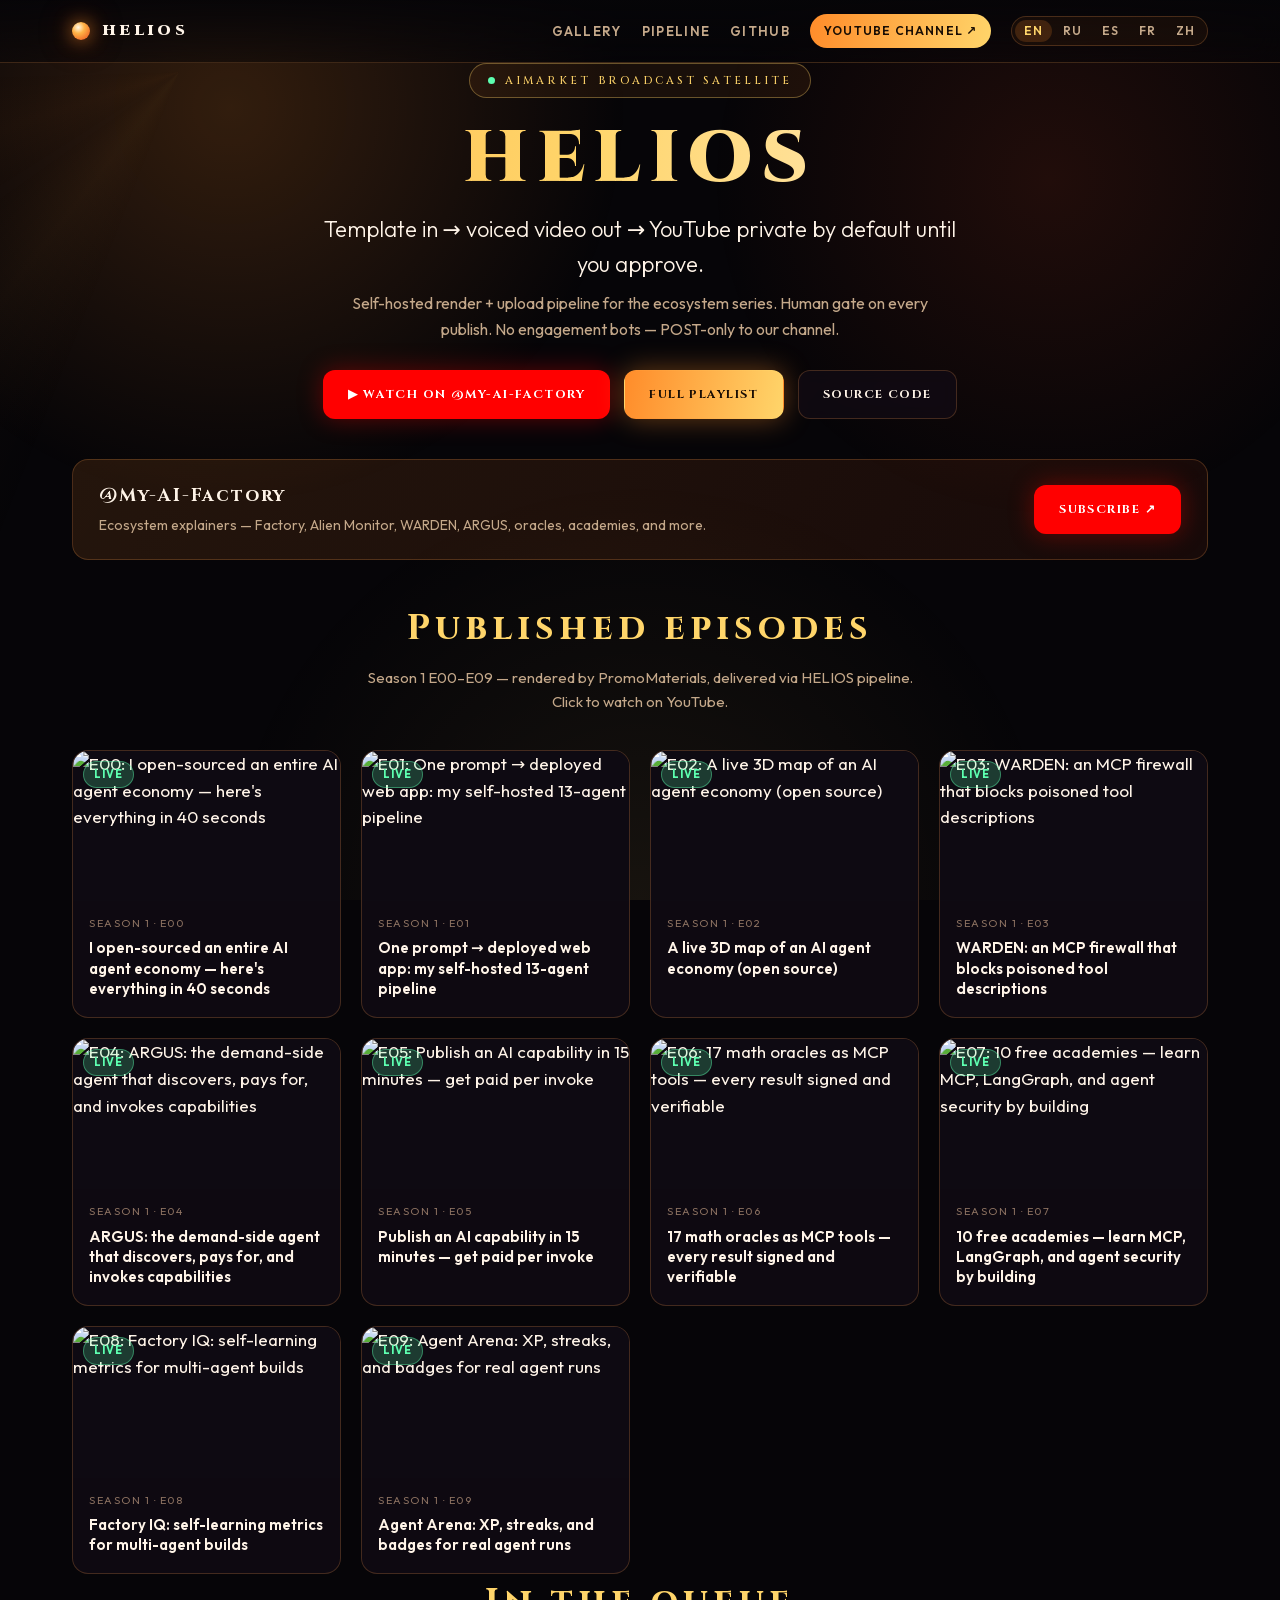
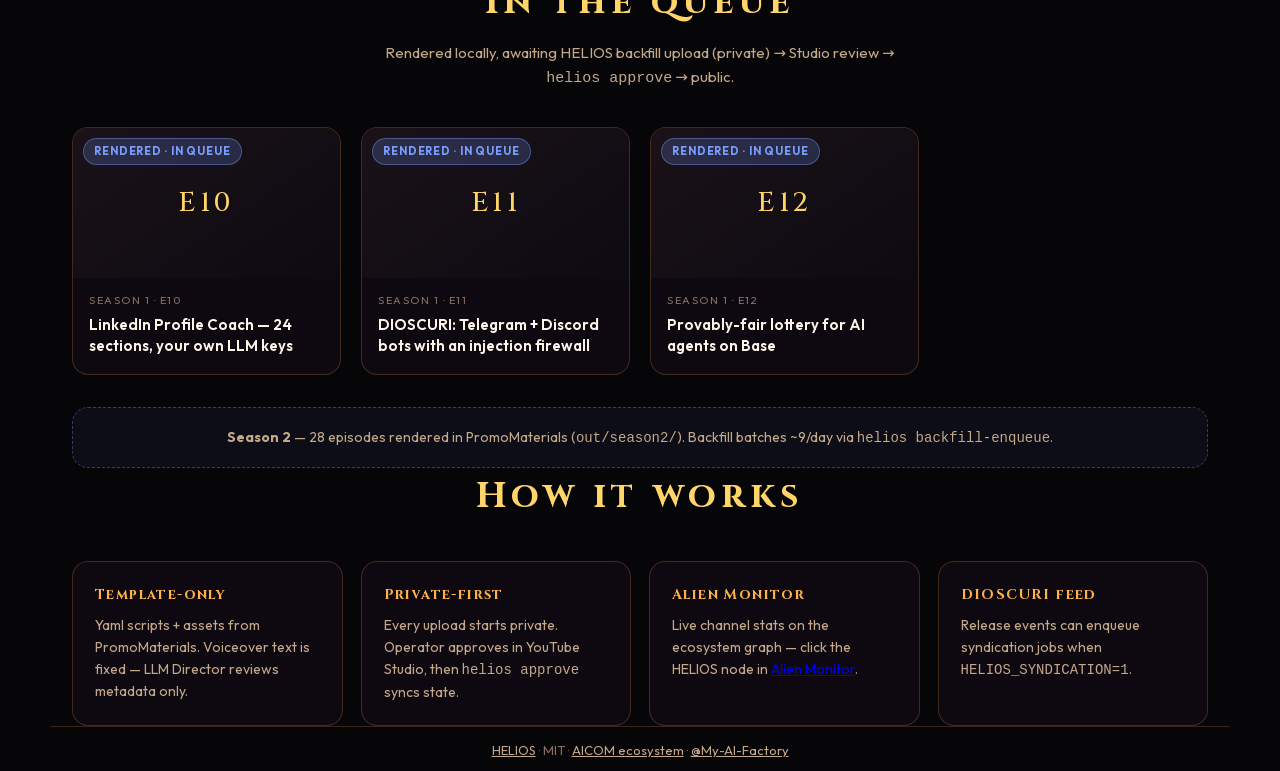
==== commit 6d97c52c: "chore(satellite): sync helios from aicom monorepo Auto-generated by scripts/mirror_satellites.sh" ====
--- a/landing/index.html
+++ b/landing/index.html
@@ -11,9 +11,7 @@
 <meta property="og:url" content="https://alexar76.github.io/helios/" />
 <meta property="og:image" content="https://img.youtube.com/vi/yLrv1jCgtzQ/maxresdefault.jpg" />
 <meta name="twitter:card" content="summary_large_image" />
-<link rel="preconnect" href="https://fonts.googleapis.com" />
-<link rel="preconnect" href="https://fonts.gstatic.com" crossorigin />
-<link href="https://fonts.googleapis.com/css2?family=Cinzel:wght@500;700;900&family=Outfit:wght@300;400;600;700&display=swap" rel="stylesheet" />
+<link href="fonts/fonts.css" rel="stylesheet" />
 <style>
   :root {
     --void: #060508;
@@ -280,7 +278,7 @@
   <div class="features">
     <div class="feat"><h3 data-i18n="f1_t">Template-only</h3><p data-i18n="f1_d">Yaml scripts + assets from PromoMaterials. Voiceover text is fixed — LLM Director reviews metadata only.</p></div>
     <div class="feat"><h3 data-i18n="f2_t">Private-first</h3><p data-i18n-html="f2_d">Every upload starts private. Operator approves in YouTube Studio, then <code>helios approve</code> syncs state.</p></div>
-    <div class="feat"><h3 data-i18n="f3_t">Alien Monitor</h3><p data-i18n-html="f3_d">Live channel stats on the ecosystem graph — click the HELIOS node in <a href="https://magic-ai-factory.com/monitor/" target="_blank" rel="noopener">Alien Monitor</a>.</p></div>
+    <div class="feat"><h3 data-i18n="f3_t">Alien Monitor</h3><p data-i18n-html="f3_d">Live channel stats on the ecosystem graph — click the HELIOS node in <a href="https://monitor.modelmarket.dev/" target="_blank" rel="noopener">Alien Monitor</a>.</p></div>
     <div class="feat"><h3 data-i18n="f4_t">DIOSCURI feed</h3><p data-i18n-html="f4_d">Release events can enqueue syndication jobs when <code>HELIOS_SYNDICATION=1</code>.</p></div>
   </div>
 </section>
@@ -329,7 +327,7 @@
     how_title:"How it works",
     f1_t:"Template-only", f1_d:"Yaml scripts + assets from PromoMaterials. Voiceover text is fixed — LLM Director reviews metadata only.",
     f2_t:"Private-first", f2_d:"Every upload starts private. Operator approves in YouTube Studio, then <code>helios approve</code> syncs state.",
-    f3_t:"Alien Monitor", f3_d:"Live channel stats on the ecosystem graph — click the HELIOS node in <a href='https://magic-ai-factory.com/monitor/' target='_blank' rel='noopener'>Alien Monitor</a>.",
+    f3_t:"Alien Monitor", f3_d:"Live channel stats on the ecosystem graph — click the HELIOS node in <a href='https://monitor.modelmarket.dev/' target='_blank' rel='noopener'>Alien Monitor</a>.",
     f4_t:"DIOSCURI feed", f4_d:"Release events can enqueue syndication jobs when <code>HELIOS_SYNDICATION=1</code>.",
     season:"Season 1", live:"Live", badge_queue:"Rendered · in queue",
   },
@@ -346,7 +344,7 @@
     how_title:"Как это работает",
     f1_t:"Только шаблоны", f1_d:"Yaml-скрипты + ассеты из PromoMaterials. Текст озвучки фиксирован — LLM Director проверяет только метаданные.",
     f2_t:"Приватность по умолчанию", f2_d:"Каждая загрузка начинается приватной. Оператор одобряет в YouTube Studio, затем <code>helios approve</code> синхронизирует состояние.",
-    f3_t:"Alien Monitor", f3_d:"Статистика канала вживую на графе экосистемы — нажми на узел HELIOS в <a href='https://magic-ai-factory.com/monitor/' target='_blank' rel='noopener'>Alien Monitor</a>.",
+    f3_t:"Alien Monitor", f3_d:"Статистика канала вживую на графе экосистемы — нажми на узел HELIOS в <a href='https://monitor.modelmarket.dev/' target='_blank' rel='noopener'>Alien Monitor</a>.",
     f4_t:"Лента DIOSCURI", f4_d:"События релизов могут ставить в очередь задачи синдикации при <code>HELIOS_SYNDICATION=1</code>.",
     season:"Сезон 1", live:"Вживую", badge_queue:"Отрендерено · в очереди",
   },
@@ -363,7 +361,7 @@
     how_title:"Cómo funciona",
     f1_t:"Solo plantillas", f1_d:"Scripts Yaml + assets de PromoMaterials. El texto de voz es fijo — el LLM Director solo revisa metadatos.",
     f2_t:"Privado primero", f2_d:"Cada subida empieza privada. El operador aprueba en YouTube Studio, luego <code>helios approve</code> sincroniza el estado.",
-    f3_t:"Alien Monitor", f3_d:"Estadísticas del canal en vivo en el grafo del ecosistema — haz clic en el nodo HELIOS en <a href='https://magic-ai-factory.com/monitor/' target='_blank' rel='noopener'>Alien Monitor</a>.",
+    f3_t:"Alien Monitor", f3_d:"Estadísticas del canal en vivo en el grafo del ecosistema — haz clic en el nodo HELIOS en <a href='https://monitor.modelmarket.dev/' target='_blank' rel='noopener'>Alien Monitor</a>.",
     f4_t:"Feed de DIOSCURI", f4_d:"Los eventos de release pueden encolar trabajos de sindicación cuando <code>HELIOS_SYNDICATION=1</code>.",
     season:"Temporada 1", live:"En vivo", badge_queue:"Renderizado · en cola",
   },
@@ -380,7 +378,7 @@
     how_title:"Comment ça marche",
     f1_t:"Modèles uniquement", f1_d:"Scripts Yaml + assets de PromoMaterials. Le texte de la voix off est figé — le LLM Director ne revoit que les métadonnées.",
     f2_t:"Privé d'abord", f2_d:"Chaque upload démarre en privé. L'opérateur valide dans YouTube Studio, puis <code>helios approve</code> synchronise l'état.",
-    f3_t:"Alien Monitor", f3_d:"Statistiques de la chaîne en direct sur le graphe de l'écosystème — clique sur le nœud HELIOS dans <a href='https://magic-ai-factory.com/monitor/' target='_blank' rel='noopener'>Alien Monitor</a>.",
+    f3_t:"Alien Monitor", f3_d:"Statistiques de la chaîne en direct sur le graphe de l'écosystème — clique sur le nœud HELIOS dans <a href='https://monitor.modelmarket.dev/' target='_blank' rel='noopener'>Alien Monitor</a>.",
     f4_t:"Flux DIOSCURI", f4_d:"Les événements de release peuvent mettre en file des tâches de syndication quand <code>HELIOS_SYNDICATION=1</code>.",
     season:"Saison 1", live:"En direct", badge_queue:"Rendu · en file",
   },
@@ -397,7 +395,7 @@
     how_title:"工作原理",
     f1_t:"仅模板", f1_d:"来自 PromoMaterials 的 Yaml 脚本 + 素材。配音文本固定——LLM Director 只审核元数据。",
     f2_t:"私有优先", f2_d:"每次上传都以私有开始。运维在 YouTube Studio 批准，然后 <code>helios approve</code> 同步状态。",
-    f3_t:"Alien Monitor", f3_d:"生态系统图上的实时频道统计——点击 <a href='https://magic-ai-factory.com/monitor/' target='_blank' rel='noopener'>Alien Monitor</a> 中的 HELIOS 节点。",
+    f3_t:"Alien Monitor", f3_d:"生态系统图上的实时频道统计——点击 <a href='https://monitor.modelmarket.dev/' target='_blank' rel='noopener'>Alien Monitor</a> 中的 HELIOS 节点。",
     f4_t:"DIOSCURI 订阅流", f4_d:"当 <code>HELIOS_SYNDICATION=1</code> 时，发布事件可将联合发布任务加入队列。",
     season:"第 1 季", live:"实时", badge_queue:"已渲染 · 排队中",
   },
--- a/landing/fonts/fonts.css
+++ b/landing/fonts/fonts.css
@@ -0,0 +1,130 @@
+/* Mirrored from Google Fonts by scripts/selfhost_google_fonts.py — do not
+   hand-edit. Faces and unicode-range are Google's, verbatim; only the src
+   URLs are local, so no visitor's address reaches a third party for a font. */
+/* source: https://fonts.googleapis.com/css2?family=Cinzel:wght@500;700;900&family=Outfit:wght@300;400;600;700&display=swap */
+/* latin-ext */
+@font-face {
+  font-family: 'Cinzel';
+  font-style: normal;
+  font-weight: 500;
+  font-display: swap;
+  src: url(cinzel-8vIJ7ww63mVu7gt7-GT7PkRXM8Xx.woff2) format('woff2');
+  unicode-range: U+0100-02BA, U+02BD-02C5, U+02C7-02CC, U+02CE-02D7, U+02DD-02FF, U+0304, U+0308, U+0329, U+1D00-1DBF, U+1E00-1E9F, U+1EF2-1EFF, U+2020, U+20A0-20AB, U+20AD-20C0, U+2113, U+2C60-2C7F, U+A720-A7FF;
+}
+/* latin */
+@font-face {
+  font-family: 'Cinzel';
+  font-style: normal;
+  font-weight: 500;
+  font-display: swap;
+  src: url(cinzel-8vIJ7ww63mVu7gt79mT7PkRXMw.woff2) format('woff2');
+  unicode-range: U+0000-00FF, U+0131, U+0152-0153, U+02BB-02BC, U+02C6, U+02DA, U+02DC, U+0304, U+0308, U+0329, U+2000-206F, U+20AC, U+2122, U+2191, U+2193, U+2212, U+2215, U+FEFF, U+FFFD;
+}
+/* latin-ext */
+@font-face {
+  font-family: 'Cinzel';
+  font-style: normal;
+  font-weight: 700;
+  font-display: swap;
+  src: url(cinzel-8vIJ7ww63mVu7gt7-GT7PkRXM8Xx.woff2) format('woff2');
+  unicode-range: U+0100-02BA, U+02BD-02C5, U+02C7-02CC, U+02CE-02D7, U+02DD-02FF, U+0304, U+0308, U+0329, U+1D00-1DBF, U+1E00-1E9F, U+1EF2-1EFF, U+2020, U+20A0-20AB, U+20AD-20C0, U+2113, U+2C60-2C7F, U+A720-A7FF;
+}
+/* latin */
+@font-face {
+  font-family: 'Cinzel';
+  font-style: normal;
+  font-weight: 700;
+  font-display: swap;
+  src: url(cinzel-8vIJ7ww63mVu7gt79mT7PkRXMw.woff2) format('woff2');
+  unicode-range: U+0000-00FF, U+0131, U+0152-0153, U+02BB-02BC, U+02C6, U+02DA, U+02DC, U+0304, U+0308, U+0329, U+2000-206F, U+20AC, U+2122, U+2191, U+2193, U+2212, U+2215, U+FEFF, U+FFFD;
+}
+/* latin-ext */
+@font-face {
+  font-family: 'Cinzel';
+  font-style: normal;
+  font-weight: 900;
+  font-display: swap;
+  src: url(cinzel-8vIJ7ww63mVu7gt7-GT7PkRXM8Xx.woff2) format('woff2');
+  unicode-range: U+0100-02BA, U+02BD-02C5, U+02C7-02CC, U+02CE-02D7, U+02DD-02FF, U+0304, U+0308, U+0329, U+1D00-1DBF, U+1E00-1E9F, U+1EF2-1EFF, U+2020, U+20A0-20AB, U+20AD-20C0, U+2113, U+2C60-2C7F, U+A720-A7FF;
+}
+/* latin */
+@font-face {
+  font-family: 'Cinzel';
+  font-style: normal;
+  font-weight: 900;
+  font-display: swap;
+  src: url(cinzel-8vIJ7ww63mVu7gt79mT7PkRXMw.woff2) format('woff2');
+  unicode-range: U+0000-00FF, U+0131, U+0152-0153, U+02BB-02BC, U+02C6, U+02DA, U+02DC, U+0304, U+0308, U+0329, U+2000-206F, U+20AC, U+2122, U+2191, U+2193, U+2212, U+2215, U+FEFF, U+FFFD;
+}
+/* latin-ext */
+@font-face {
+  font-family: 'Outfit';
+  font-style: normal;
+  font-weight: 300;
+  font-display: swap;
+  src: url(outfit-QGYvz_MVcBeNP4NJuktqUYLkn8BJ.woff2) format('woff2');
+  unicode-range: U+0100-02BA, U+02BD-02C5, U+02C7-02CC, U+02CE-02D7, U+02DD-02FF, U+0304, U+0308, U+0329, U+1D00-1DBF, U+1E00-1E9F, U+1EF2-1EFF, U+2020, U+20A0-20AB, U+20AD-20C0, U+2113, U+2C60-2C7F, U+A720-A7FF;
+}
+/* latin */
+@font-face {
+  font-family: 'Outfit';
+  font-style: normal;
+  font-weight: 300;
+  font-display: swap;
+  src: url(outfit-QGYvz_MVcBeNP4NJtEtqUYLknw.woff2) format('woff2');
+  unicode-range: U+0000-00FF, U+0131, U+0152-0153, U+02BB-02BC, U+02C6, U+02DA, U+02DC, U+0304, U+0308, U+0329, U+2000-206F, U+20AC, U+2122, U+2191, U+2193, U+2212, U+2215, U+FEFF, U+FFFD;
+}
+/* latin-ext */
+@font-face {
+  font-family: 'Outfit';
+  font-style: normal;
+  font-weight: 400;
+  font-display: swap;
+  src: url(outfit-QGYvz_MVcBeNP4NJuktqUYLkn8BJ.woff2) format('woff2');
+  unicode-range: U+0100-02BA, U+02BD-02C5, U+02C7-02CC, U+02CE-02D7, U+02DD-02FF, U+0304, U+0308, U+0329, U+1D00-1DBF, U+1E00-1E9F, U+1EF2-1EFF, U+2020, U+20A0-20AB, U+20AD-20C0, U+2113, U+2C60-2C7F, U+A720-A7FF;
+}
+/* latin */
+@font-face {
+  font-family: 'Outfit';
+  font-style: normal;
+  font-weight: 400;
+  font-display: swap;
+  src: url(outfit-QGYvz_MVcBeNP4NJtEtqUYLknw.woff2) format('woff2');
+  unicode-range: U+0000-00FF, U+0131, U+0152-0153, U+02BB-02BC, U+02C6, U+02DA, U+02DC, U+0304, U+0308, U+0329, U+2000-206F, U+20AC, U+2122, U+2191, U+2193, U+2212, U+2215, U+FEFF, U+FFFD;
+}
+/* latin-ext */
+@font-face {
+  font-family: 'Outfit';
+  font-style: normal;
+  font-weight: 600;
+  font-display: swap;
+  src: url(outfit-QGYvz_MVcBeNP4NJuktqUYLkn8BJ.woff2) format('woff2');
+  unicode-range: U+0100-02BA, U+02BD-02C5, U+02C7-02CC, U+02CE-02D7, U+02DD-02FF, U+0304, U+0308, U+0329, U+1D00-1DBF, U+1E00-1E9F, U+1EF2-1EFF, U+2020, U+20A0-20AB, U+20AD-20C0, U+2113, U+2C60-2C7F, U+A720-A7FF;
+}
+/* latin */
+@font-face {
+  font-family: 'Outfit';
+  font-style: normal;
+  font-weight: 600;
+  font-display: swap;
+  src: url(outfit-QGYvz_MVcBeNP4NJtEtqUYLknw.woff2) format('woff2');
+  unicode-range: U+0000-00FF, U+0131, U+0152-0153, U+02BB-02BC, U+02C6, U+02DA, U+02DC, U+0304, U+0308, U+0329, U+2000-206F, U+20AC, U+2122, U+2191, U+2193, U+2212, U+2215, U+FEFF, U+FFFD;
+}
+/* latin-ext */
+@font-face {
+  font-family: 'Outfit';
+  font-style: normal;
+  font-weight: 700;
+  font-display: swap;
+  src: url(outfit-QGYvz_MVcBeNP4NJuktqUYLkn8BJ.woff2) format('woff2');
+  unicode-range: U+0100-02BA, U+02BD-02C5, U+02C7-02CC, U+02CE-02D7, U+02DD-02FF, U+0304, U+0308, U+0329, U+1D00-1DBF, U+1E00-1E9F, U+1EF2-1EFF, U+2020, U+20A0-20AB, U+20AD-20C0, U+2113, U+2C60-2C7F, U+A720-A7FF;
+}
+/* latin */
+@font-face {
+  font-family: 'Outfit';
+  font-style: normal;
+  font-weight: 700;
+  font-display: swap;
+  src: url(outfit-QGYvz_MVcBeNP4NJtEtqUYLknw.woff2) format('woff2');
+  unicode-range: U+0000-00FF, U+0131, U+0152-0153, U+02BB-02BC, U+02C6, U+02DA, U+02DC, U+0304, U+0308, U+0329, U+2000-206F, U+20AC, U+2122, U+2191, U+2193, U+2212, U+2215, U+FEFF, U+FFFD;
+}
